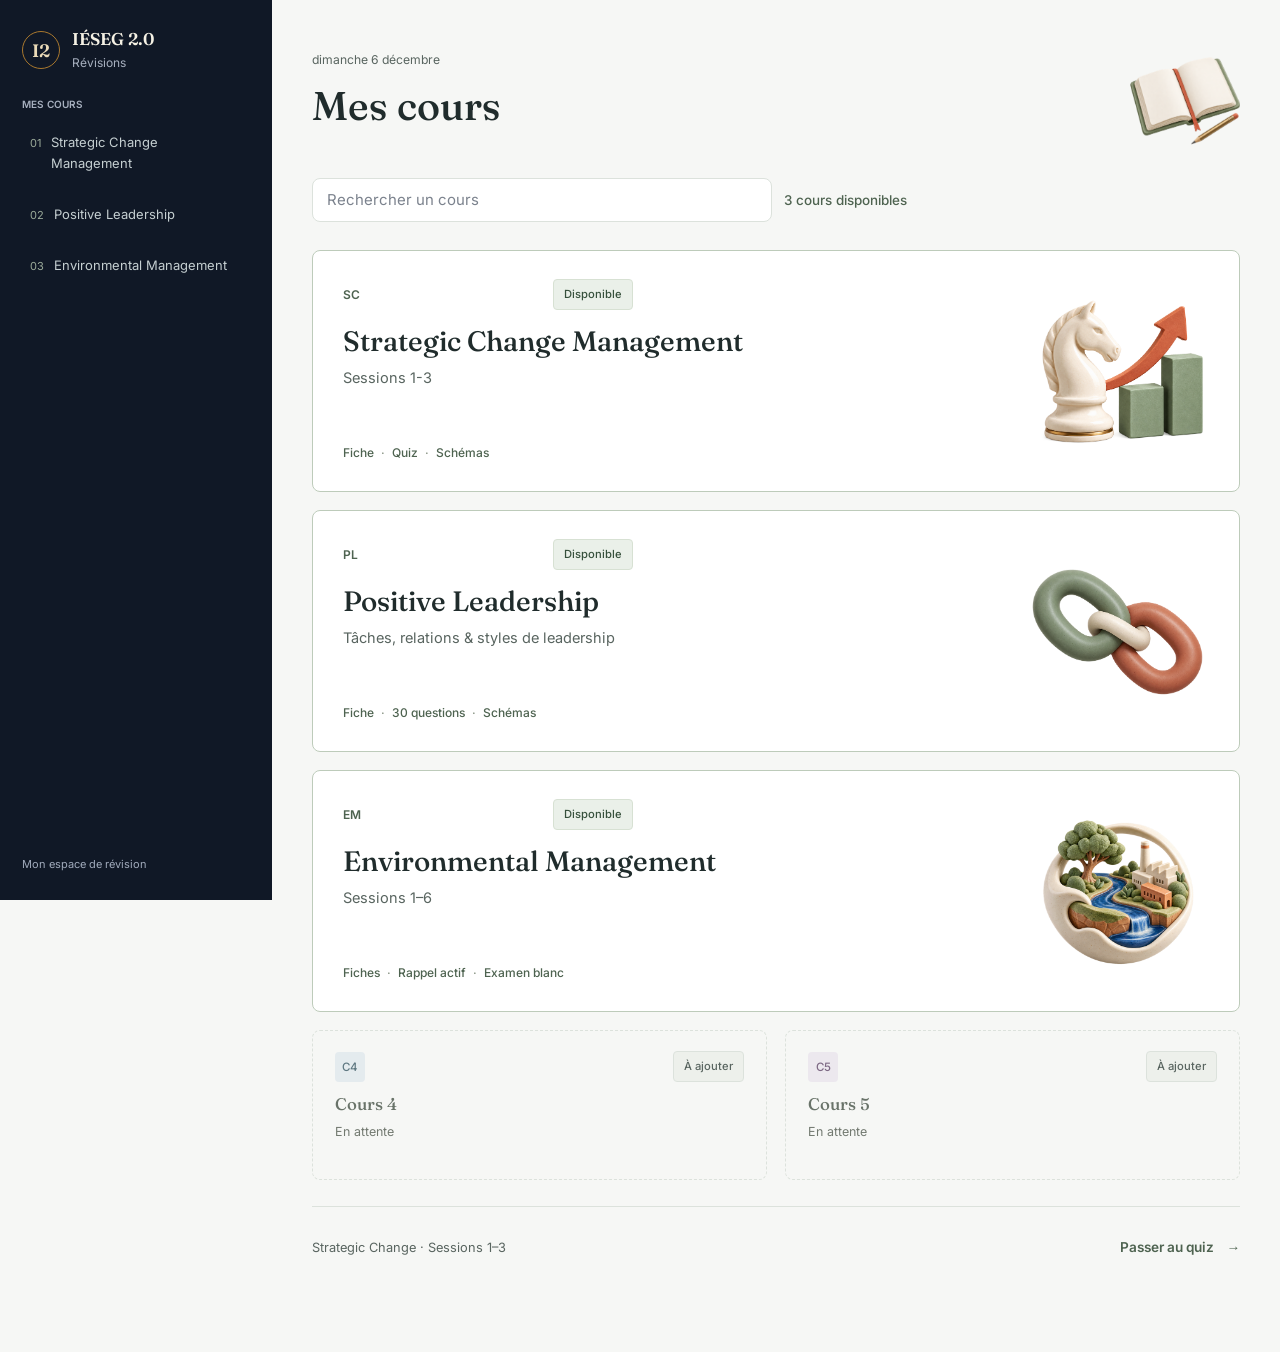
==== index.html @ 66c1cf9f "Publish unified IESEG revision hub with three courses" ====
<!DOCTYPE html>
<html lang="fr">
<head>
<meta charset="UTF-8">
<meta name="viewport" content="width=device-width, initial-scale=1.0">
<title>IÉSEG 2.0</title>
<link rel="preconnect" href="https://fonts.googleapis.com">
<link rel="preconnect" href="https://fonts.gstatic.com" crossorigin>
<link href="https://fonts.googleapis.com/css2?family=Fraunces:opsz,wght@9..144,400;9..144,500;9..144,600;9..144,700&amp;family=Inter:wght@400;500;600;700;800&amp;display=swap" rel="stylesheet">
<style>
:root{
  --paper:#F5F2E8;
  --paper-deep:#ECE5D3;
  --card:#FFFDF8;
  --ink:#20242B;
  --ink-soft:#4A4F58;
  --navy:#101826;
  --navy-soft:#1B2739;
  --brass:#A9782E;
  --brass-deep:#8A611F;
  --brass-tint:#EBDBB8;
  --sage:#4E6350;
  --red:#9C4B3E;
  --green:#3E7355;
  --line:#DED4B9;
  --line-soft:#E9E2CD;
  --radius:8px;
  --shadow:0 1px 2px rgba(16,24,38,.04), 0 8px 24px rgba(16,24,38,.06);
}
*{box-sizing:border-box;}
html{scroll-behavior:smooth;}
body{
  margin:0;
  background:var(--paper);
  color:var(--ink);
  font-family:'Inter',sans-serif;
  font-size:16px;
  line-height:1.55;
  -webkit-font-smoothing:antialiased;
}
a{color:inherit;}
:focus-visible{outline:2px solid var(--brass); outline-offset:2px;}
.shell{display:flex; min-height:100vh;}
.sidebar{
  width:272px;
  flex-shrink:0;
  background:var(--navy);
  color:#EDE7D6;
  position:fixed;
  top:0;
  left:0;
  bottom:0;
  padding:28px 22px;
  display:flex;
  flex-direction:column;
  border-right:1px solid rgba(255,255,255,.06);
}
.brand{
  display:flex;
  align-items:center;
  gap:12px;
  text-decoration:none;
  margin-bottom:28px;
}
.brand-mark{
  width:38px;
  height:38px;
  border-radius:50%;
  border:1.5px solid var(--brass);
  color:var(--brass-tint);
  display:grid;
  place-items:center;
  font-family:'Fraunces',serif;
  font-weight:700;
}
.brand-text{
  font-family:'Fraunces',serif;
  color:#F5F1E4;
  line-height:1.25;
}
.brand-text b{
  display:block;
  font-size:1.02rem;
  font-weight:600;
}
.brand-text span{
  display:block;
  color:#9AA3B5;
  font-family:'Inter',sans-serif;
  font-size:.72rem;
  letter-spacing:.03em;
}
.side-label{
  color:#6C7690;
  font-size:.68rem;
  font-weight:700;
  letter-spacing:.09em;
  margin:8px 4px 7px;
  text-transform:uppercase;
}
.side-list{
  display:flex;
  flex-direction:column;
  gap:2px;
}
.side-list a,.side-list span{
  color:#C7CBD6;
  text-decoration:none;
  font-size:.89rem;
  font-weight:500;
  padding:10px 12px;
  border-radius:8px;
  display:flex;
  align-items:center;
  gap:10px;
}
.side-list a:hover{
  background:rgba(255,255,255,.05);
  color:#F2EEE0;
}
.side-list a.active{
  background:rgba(169,120,46,.16);
  color:#F5EFDD;
}
.dot{
  width:6px;
  height:6px;
  border-radius:50%;
  background:#4A5468;
  flex-shrink:0;
}
.active .dot{background:var(--brass); transform:scale(1.35);}
.sidebar-foot{
  margin-top:auto;
  padding-top:18px;
  border-top:1px solid rgba(255,255,255,.08);
  color:#7A8396;
  font-size:.74rem;
}
.main{
  margin-left:272px;
  width:calc(100% - 272px);
  min-height:100vh;
}
.topbar{
  padding:34px 56px 0;
  max-width:1180px;
}
h1,h2{
  margin:0;
  color:var(--navy);
  font-family:'Fraunces',serif;
  font-weight:600;
  line-height:1.12;
  letter-spacing:0;
}
h1{font-size:2.25rem;}
.tools{
  margin-top:24px;
  display:flex;
  align-items:center;
  gap:12px;
  flex-wrap:wrap;
}
.search{
  width:min(460px,100%);
  min-height:44px;
  border:1px solid var(--line);
  border-radius:8px;
  background:var(--card);
  color:var(--ink);
  padding:0 14px;
  font:inherit;
  box-shadow:var(--shadow);
}
.search::placeholder{color:#7B828D;}
.course-count{
  color:var(--brass-deep);
  font-size:.84rem;
  font-weight:700;
}
.course-section{
  padding:34px 56px 64px;
  max-width:1180px;
}
.course-grid{
  display:grid;
  grid-template-columns:repeat(3,minmax(0,1fr));
  gap:16px;
}
.course{
  min-height:218px;
  background:var(--card);
  border:1px solid var(--line);
  border-radius:var(--radius);
  padding:20px 22px;
  text-decoration:none;
  color:var(--ink);
  display:flex;
  flex-direction:column;
  box-shadow:var(--shadow);
  transition:transform .15s ease, border-color .15s ease, box-shadow .15s ease;
}
.course:hover{
  transform:translateY(-2px);
  border-color:var(--brass);
  box-shadow:0 14px 32px rgba(16,24,38,.09);
}
.course.empty{
  pointer-events:none;
  background:rgba(255,253,248,.58);
  box-shadow:none;
}
.course-top{
  display:flex;
  align-items:flex-start;
  justify-content:space-between;
  gap:14px;
  margin-bottom:18px;
}
.course-code{
  width:44px;
  height:44px;
  border-radius:8px;
  display:grid;
  place-items:center;
  background:var(--navy);
  color:#F5EFDD;
  font-family:'Fraunces',serif;
  font-weight:700;
}
.course:nth-child(2) .course-code{background:var(--brass);}
.course:nth-child(3) .course-code{background:var(--sage);}
.course:nth-child(4) .course-code{background:var(--red);}
.course:nth-child(5) .course-code{background:var(--green);}
.badge{
  border:1px solid var(--line);
  border-radius:999px;
  padding:5px 10px;
  color:var(--ink-soft);
  background:var(--paper-deep);
  font-size:.73rem;
  font-weight:700;
}
.badge.ready{
  background:var(--brass);
  border-color:var(--brass);
  color:#fff;
}
.course h2{
  font-size:1.26rem;
  margin-bottom:7px;
}
.course p{
  margin:0;
  color:var(--ink-soft);
  font-size:.91rem;
}
.chips{
  display:flex;
  gap:7px;
  flex-wrap:wrap;
  margin-top:auto;
  padding-top:20px;
}
.chips span{
  border:1px solid var(--line-soft);
  border-radius:999px;
  color:var(--ink-soft);
  background:var(--paper);
  padding:5px 9px;
  font-size:.73rem;
  font-weight:700;
}
.course.empty h2,.course.empty p{color:#888071;}
.empty-state{
  display:none;
  margin-top:18px;
  padding:18px 20px;
  border:1px solid var(--line);
  border-radius:var(--radius);
  background:var(--card);
  color:var(--ink-soft);
  box-shadow:var(--shadow);
}
.empty-state.show{display:block;}
@media (max-width:960px){
  .sidebar{
    position:static;
    width:100%;
    min-height:auto;
    padding:22px;
  }
  .shell{display:block;}
  .main{
    margin-left:0;
    width:100%;
  }
  .sidebar-foot{display:none;}
  .topbar,.course-section{padding-left:24px; padding-right:24px;}
  .course-grid{grid-template-columns:repeat(2,minmax(0,1fr));}
}
@media (max-width:620px){
  .side-list{display:grid; grid-template-columns:1fr 1fr;}
  .topbar{padding-top:28px;}
  h1{font-size:1.85rem;}
  .course-grid{grid-template-columns:1fr;}
}
</style>
<style>
/* Shared typography stays aligned with the revision sheet. */
:root{--paper:#F6F7F5;--paper-deep:#EAF0E9;--line:#DCE2DC;--line-soft:#E6EAE5;}
[hidden]{display:none!important;}
.side-list>.active{border-left:2px solid #A7BC9E;}
.side-list>a,.side-list>span{transition:background .2s,color .2s;}
.side-list .dot{padding:0;display:block;}
.side-list>span{opacity:.5;}
.sidebar-foot{color:#A7B0BC;}
.topbar{padding-top:44px;}
.heading-row{display:flex;align-items:center;justify-content:space-between;gap:20px;}
.heading-copy{min-width:0;}
.today{display:block;font-size:.76rem;color:var(--ink-soft);margin-bottom:12px;}
.header-art{width:112px;height:112px;object-fit:contain;animation:welcome-art .85s ease-out both;}
.tools{margin-top:22px;}
.search{box-shadow:none;transition:border-color .2s,box-shadow .2s;}
.search:focus{border-color:var(--sage);box-shadow:0 0 0 3px #4E635014;outline:none;}
.course-count{color:var(--sage);font-weight:500;}
.course-section{padding-top:28px;}
.course-grid{grid-template-columns:repeat(2,minmax(0,1fr));gap:18px;}
.course{position:relative;overflow:hidden;min-height:208px;box-shadow:none;animation:arrive .55s ease-out backwards;transition:transform .25s ease,box-shadow .25s ease,border-color .25s ease;}
.course:nth-child(2){animation-delay:.07s;}
.course:nth-child(3){animation-delay:.14s;}
.course:nth-child(4){animation-delay:.21s;}
.course:nth-child(5){animation-delay:.28s;}
.course.featured{grid-column:1/-1;min-height:242px;padding:28px 30px;border-color:#BDCBBA;}
.featured .course-top{margin-bottom:15px;max-width:290px;align-items:center;}
.featured h2{font-size:1.6rem;max-width:410px;}
.featured h2,.featured p,.featured .chips{position:relative;margin-right:210px;}
.course.featured .course-code{width:auto;height:auto;background:none;color:var(--sage);font:600 .75rem 'Inter',sans-serif;}
.course-art{position:absolute;right:22px;top:18px;width:200px;height:200px;object-fit:contain;transition:transform .45s ease;}
.badge{border-radius:4px;font-weight:500;font-size:.7rem;}
.badge.ready{background:#EAF0E9;color:#36503C;border-color:#D7E1D3;}
.chips span{border:0;padding:0;background:none;color:var(--sage);font-size:.75rem;font-weight:500;}
.chips span+span::before{content:'·';margin-right:7px;color:#899485;}
.course.empty{min-height:150px;background:transparent;border-style:dashed;}
.course.empty .course-code{width:30px;height:30px;background:#E7ECE6;color:#667861;font:500 .72rem 'Inter',sans-serif;border-radius:4px;}
.course.empty:nth-child(3) .course-code{background:#F0E5E0;color:#916654;}
.course.empty:nth-child(4) .course-code{background:#E4EBEE;color:#5E7780;}
.course.empty:nth-child(5) .course-code{background:#ECE8EE;color:#7D6984;}
.course.empty .course-top{margin-bottom:12px;align-items:center;}
.course.empty h2{font-size:1.05rem;color:#697369;}
.course.empty p{font-size:.78rem;color:#727970;}
.course.empty .chips{display:none;}
.quick-access{display:flex;align-items:center;justify-content:space-between;gap:16px;margin-top:26px;padding:20px 0;border-top:1px solid var(--line);animation:arrive .55s .3s ease-out backwards;}
.quick-access p{margin:0;font-size:.8rem;color:var(--ink-soft);}
.quick-access a{display:inline-flex;align-items:center;gap:12px;font-size:.85rem;font-weight:600;text-decoration:none;color:var(--sage);padding:9px 0;}
.arrow{display:inline-block;font-family:Arial,sans-serif;transition:transform .2s;}
.quick-access a:hover .arrow{transform:translateX(4px);}
@media(hover:hover){
  .course.featured:hover{transform:translateY(-4px);border-color:#90A58A;box-shadow:0 12px 28px #263D3010;}
  .featured:hover .course-art{transform:translateY(-5px) rotate(-3deg);}
  .header-art:hover{transform:rotate(5deg);transition:transform .35s;}
}
@keyframes arrive{from{opacity:0;transform:translateY(14px);}to{opacity:1;transform:translateY(0);}}
@keyframes welcome-art{from{opacity:0;transform:translateY(8px) rotate(-8deg);}to{opacity:1;transform:translateY(0) rotate(0);}}
@media(max-width:960px){
  .sidebar{padding:20px 24px;}
  .brand{margin-bottom:12px;}
  .side-label,.side-list>span{display:none;}
  .side-list{display:flex;flex-direction:row;flex-wrap:wrap;}
  .side-list>a{padding:8px 12px;}
  .topbar{padding-top:26px;}
}
@media(max-width:620px){
  .header-art{width:80px;height:80px;}
  .course-grid{grid-template-columns:repeat(2,minmax(0,1fr));gap:12px;}
  .course.featured{padding:22px;min-height:310px;}
  .featured h2{font-size:1.35rem;max-width:230px;}
  .featured h2,.featured p,.featured .chips{margin-right:0;}
  .featured .course-top{margin-bottom:100px;}
  .course-art{width:112px;height:112px;top:39px;right:18px;}
  .course.empty{padding:16px 12px;min-height:154px;}
  .course.empty .course-top{gap:5px;flex-wrap:wrap;}
  .badge{padding:4px 6px;}
  .quick-access{align-items:flex-start;flex-direction:column;gap:2px;}
  .course-count{font-size:.76rem;}
}
@media(prefers-reduced-motion:reduce){
  html{scroll-behavior:auto;}
  *,*::before,*::after{animation:none!important;transition:none!important;}
  .course.featured:hover,.featured:hover .course-art,.header-art:hover{transform:none;}
}
</style>
<link rel="stylesheet" href="./assets/study-ui.css">
<script src="./assets/lucide.min.js" defer></script>
<script src="./assets/study-ui.js" defer></script>
</head>
<body>
<div class="shell">
  <aside class="sidebar">
    <a class="brand" href="./index.html" aria-label="Accueil">
      <div class="brand-mark">I2</div>
      <div class="brand-text"><b>IÉSEG 2.0</b><span>Révisions</span></div>
    </a>
    <div class="side-label">Cours</div>
    <nav class="side-list" aria-label="Cours">
      <a class="active" href="./revision-strategic-change-management.html"><span class="dot"></span>Strategic Change</a>
      <a href="./revision-positive-leadership.html"><span class="dot"></span>Positive Leadership</a>
      <a href="./revision-environmental-management.html"><span class="dot"></span>Environmental Management</a>
      <span><span class="dot"></span>Cours 4</span>
      <span><span class="dot"></span>Cours 5</span>
    </nav>
    <div class="sidebar-foot">Mon espace de révision</div>
  </aside>

  <main class="main">
    <header class="topbar">
      <div class="heading-row">
        <div class="heading-copy"><time class="today" id="today"></time><h1>Mes cours</h1></div>
        <img class="header-art" src="./assets/notebook-transparent.png" alt="" width="112" height="112">
      </div>
      <div class="tools">
        <input class="search" id="courseSearch" type="search" placeholder="Rechercher un cours" aria-label="Rechercher un cours">
        <div class="course-count" id="courseCount" aria-live="polite">3 cours disponibles</div>
      </div>
    </header>

    <section class="course-section">
      <div class="course-grid" id="courseGrid" aria-label="Liste des cours">
        <a class="course featured" href="./revision-strategic-change-management.html" data-course="strategic change management strategie changement business model temporalite">
          <img class="course-art" src="./assets/strategy-transparent.png" alt="" width="200" height="200" fetchpriority="high">
          <div class="course-top">
            <div class="course-code">SC</div>
            <span class="badge ready">Disponible</span>
          </div>
          <h2>Strategic Change Management</h2>
          <p>Sessions 1-3</p>
          <div class="chips">
            <span>Fiche</span>
            <span>Quiz</span>
            <span>Schémas</span>
          </div>
        </a>

        <a class="course featured" href="./revision-positive-leadership.html" data-course="positive leadership relationnel confiance motivation emotions styles taches">
          <img class="course-art" src="./assets/leadership-transparent.png" alt="" width="200" height="200">
          <div class="course-top">
            <div class="course-code">PL</div>
            <span class="badge ready">Disponible</span>
          </div>
          <h2>Positive Leadership</h2>
          <p>Tâches, relations &amp; styles de leadership</p>
          <div class="chips"><span>Fiche</span><span>30 questions</span><span>Schémas</span></div>
        </a>

        <a class="course featured" href="./revision-environmental-management.html" data-course="environmental environnemental environnement management biodiversite carbone climat ecologie circularite">
          <img class="course-art" src="./assets/environmental-transparent.png" alt="" width="200" height="200">
          <div class="course-top"><div class="course-code">EM</div><span class="badge ready">Disponible</span></div>
          <h2>Environmental Management</h2>
          <p>Sessions 1–6</p>
          <div class="chips"><span>Fiches</span><span>Rappel actif</span><span>Examen blanc</span></div>
        </a>

        <article class="course empty">
          <div class="course-top">
            <div class="course-code">C4</div>
            <span class="badge">À ajouter</span>
          </div>
          <h2>Cours 4</h2>
          <p>En attente</p>
          <div class="chips"><span>Vide</span></div>
        </article>

        <article class="course empty">
          <div class="course-top">
            <div class="course-code">C5</div>
            <span class="badge">À ajouter</span>
          </div>
          <h2>Cours 5</h2>
          <p>En attente</p>
          <div class="chips"><span>Vide</span></div>
        </article>
      </div>
      <div class="empty-state" id="emptyState">Aucun cours trouvé.</div>
      <div class="quick-access" id="quickAccess">
        <p>Strategic Change · Sessions 1–3</p>
        <a href="./revision-strategic-change-management.html#quiz">Passer au quiz <span class="arrow" aria-hidden="true">→</span></a>
      </div>
    </section>
  </main>
</div>

<script>
const search = document.getElementById('courseSearch');
const courses = [...document.querySelectorAll('.course')];
const emptyState = document.getElementById('emptyState');
const courseCount = document.getElementById('courseCount');
const today = document.getElementById('today');
const now = new Date();
today.dateTime = `${now.getFullYear()}-${String(now.getMonth()+1).padStart(2,'0')}-${String(now.getDate()).padStart(2,'0')}`;
today.textContent = new Intl.DateTimeFormat('fr-FR',{weekday:'long',day:'numeric',month:'long'}).format(now);
const normalize = value => value.normalize('NFD').replace(/[\u0300-\u036f]/g,'').toLowerCase();

function updateCourses(){
  const query = normalize(search.value.trim());
  let visibleReady = 0;
  let visibleTotal = 0;
  courses.forEach(course => {
    const haystack = normalize(`${course.textContent} ${course.dataset.course || ''}`);
    const matches = !query || haystack.includes(query);
    course.hidden = !matches;
    if(matches) visibleTotal++;
    if(matches && !course.classList.contains('empty')) visibleReady++;
  });
  emptyState.classList.toggle('show', visibleTotal === 0);
  document.getElementById('quickAccess').hidden = courses[0].hidden;
  courseCount.textContent = visibleReady === 1 ? '1 cours disponible' : `${visibleReady} cours disponibles`;
}

search.addEventListener('input', updateCourses);
</script>
</body>
</html>
---- assets/study-ui.css ----
/* Shared shell and reading system. Course-specific diagrams retain their layouts. */
:root{--paper:#f6f7f5;--bg:#f6f7f5;--surface:#fff;--card:#fff;--ink:#202c2c;--ink-soft:#596560;--muted:#596560;--navy:#101826;--sage:#4e6350;--sage-tint:#e8efe5;--terra:#984f3e;--terra-tint:#f3e6df;--blue:#3e677b;--blue-tint:#e5edf1;--line:#dce2dc;--line-soft:#dce2dc;--paper-deep:#edf0eb;--brass-deep:#79581f;--study-width:272px}
.study-site *{box-sizing:border-box;letter-spacing:0}
.study-site{margin:0;background:var(--paper);color:var(--ink);font:15px/1.7 Inter,Arial,sans-serif;-webkit-font-smoothing:antialiased}
.study-site h1,.study-site h2,.study-site h3,.study-site h4{font-family:Fraunces,Georgia,serif;color:var(--ink);line-height:1.2;font-weight:500}
.study-site h1{font-size:40px;max-width:none;margin:0 0 20px}
.study-site h2{font-size:28px}.study-site h3{font-size:23px}.study-site h4{font-size:19px}
.study-site button,.study-site input,.study-site select,.study-site textarea{font-family:Inter,Arial,sans-serif}
.study-site :focus-visible{outline:3px solid #ae762c;outline-offset:4px}
.study-site [hidden]{display:none!important}
.study-shell{display:block;min-height:100vh}
.study-sidebar{width:var(--study-width);position:fixed;inset:0 auto 0 0;z-index:30;background:#101826;color:#c5cfd1;padding:28px 22px;display:flex;flex-direction:column;overflow-y:auto;border:0}
.study-brand{display:flex;align-items:center;gap:12px;text-decoration:none;margin:0 0 25px;color:#f5f1e4}
.study-mark{width:38px;height:38px;flex:none;border:1px solid #a9782e;border-radius:50%;display:grid;place-items:center;font:600 18px Fraunces,Georgia,serif;color:#ebdbb8}
.study-brand b{display:block;font:600 17px/1.3 Fraunces,Georgia,serif}.study-brand small{display:block;font:12px/1.6 Inter,Arial,sans-serif;color:#a7b0bf;margin-top:3px}
.study-home{display:flex;align-items:center;gap:10px;color:#c5cfd1;text-decoration:none;font-size:13px;padding:13px 0;border-top:1px solid #ffffff18;margin:0 0 16px}.study-home svg{width:16px;height:16px}
.study-label{font:600 10px/1.5 Inter,Arial,sans-serif;text-transform:uppercase;color:#a7b0bf;margin-bottom:8px}
.study-sidebar select{width:100%;min-width:0;background:#1b2733;color:#e2e8e4;border:1px solid #ffffff24;border-radius:6px;padding:10px 8px;font-size:12px;min-height:42px}
.study-course-name{font:500 23px/1.3 Fraunces,Georgia,serif;color:#f5f5eb;text-decoration:none;margin:26px 0 20px;min-height:60px}
.study-chapters{display:grid;gap:4px;margin:0;padding:0}.study-chapters a{display:grid;grid-template-columns:24px minmax(0,1fr) 12px;gap:8px;align-items:center;color:#c5cfd1;text-decoration:none;font:12px/1.5 Inter,Arial,sans-serif;padding:11px 9px;border-radius:6px;min-height:44px}
.study-chapters a:hover,.study-course-list a:hover{background:#ffffff0c}.study-chapters a[aria-current]{background:#c3d9ba18;color:#e1edda}
.study-chapters .nav-number{font-size:11px;color:#9bab9a}.study-chapters .nav-check{color:#b7d3ab}
.study-progress{margin-top:28px;font:11px/1.6 Inter,Arial,sans-serif}.study-progress label{display:flex;justify-content:space-between;color:#bac5bd}.study-progress progress{display:block;width:100%;height:4px;margin:10px 0 0;border:0;border-radius:4px;accent-color:#9fb58e;background:#ffffff18;overflow:hidden}.study-progress progress::-webkit-progress-bar{background:#ffffff18}.study-progress progress::-webkit-progress-value{background:#9fb58e}
.study-side-foot{margin-top:auto;padding-top:28px;color:#a0aabb;font:11px/1.5 Inter,Arial,sans-serif}
.study-course-list{display:grid;gap:6px}.study-course-list a{display:flex;gap:10px;align-items:baseline;color:#c5cfd1;text-decoration:none;font-size:13px;line-height:1.6;padding:12px 8px;border-radius:6px}.study-course-list a>span{font-size:11px;color:#9bab9a}
.study-course .study-page{margin:0 0 0 var(--study-width);min-width:0;min-height:100vh}
.study-toolbar{position:sticky;top:0;z-index:20;display:flex;align-items:center;justify-content:space-between;gap:16px;background:var(--paper);border-bottom:1px solid var(--line);padding:12px 40px;min-height:69px}
.study-tabs{display:flex;gap:26px;align-items:center;min-width:0}.study-tabs a{font:13px/1.5 Inter,Arial,sans-serif;color:var(--muted);text-decoration:none;padding:11px 0;border-bottom:2px solid transparent;white-space:nowrap}.study-tabs a[aria-current]{font-weight:700;color:var(--sage);border-color:var(--sage)}
.study-site .study-icon{display:inline-flex;align-items:center;justify-content:center;width:42px;height:42px;min-height:42px;padding:0;flex:none;background:white;border:1px solid var(--line);border-radius:6px;color:var(--ink);cursor:pointer}.study-icon svg{width:18px;height:18px}
.study-search{max-width:1120px;padding:25px 40px 0;margin:0 auto;display:flex;align-items:center;gap:10px;min-height:70px}.study-search>svg{width:17px;height:17px;color:var(--muted);flex:none}.study-search input{width:320px;max-width:100%;min-width:0;background:transparent;border:0;border-bottom:1px solid #b9c5b9;border-radius:0;padding:10px 0;color:var(--ink);font-size:13px;line-height:1.5}.study-search>span{color:var(--muted);font-size:12px}
.study-course .study-main{margin:0 auto;max-width:1120px;min-width:0;padding:36px 40px 70px;min-height:65vh;flex:none}
.study-main:focus-visible{outline:none}
.study-main>.section,.study-main>.hero{padding:0;max-width:none;border:0;margin:0;background:none;color:var(--ink);box-shadow:none;border-radius:0}
.study-main>.section>h2:first-of-type{font-size:40px;margin:0 0 20px}.study-main .section-intro,.study-main .lead{font-size:16px;color:var(--muted);line-height:1.7;max-width:760px}
.study-main .kicker,.study-main .eyebrow,.study-eyebrow{font:600 12px/1.5 Inter,Arial,sans-serif;color:var(--sage);text-transform:none;margin:0 0 12px}.study-main .kicker .num{display:none}
.study-main .chapter-head{padding-top:0}.study-main .chapter-head h1{font-size:40px}.study-main .lesson{padding:36px 0;scroll-margin-top:90px}.study-main .lesson h2{font-size:28px}
.study-main .sub{font-size:25px;margin-top:36px}.study-main .card,.study-main .quiz-box,.study-main .quiz-panel,.study-main .qcard-box{box-shadow:none;border-radius:8px}.study-main .quiz-panel,.study-main .quiz-box{max-width:none}
.study-main .quiz-panel .qcard-box{border:0;background:transparent;padding:0}.study-main .quiz-box{background:transparent;border:0;padding:0}.study-main .quiz-panel{background:transparent;border:0;padding:0}
.study-main button:not(.answer):not(.option-btn):not(.option):not(.opt):not(.study-icon),.study-main .button{min-height:42px;font-size:13px;padding:10px 16px;border-radius:6px;border:1px solid var(--line);background:#fff;color:var(--ink);font-weight:600;line-height:1.5;cursor:pointer}
.study-main button:disabled{opacity:.45;cursor:default}.study-main :is(.btn-primary,.btn,.primary,.study-primary):not(.secondary){background:var(--sage)!important;border-color:var(--sage)!important;color:#fff!important}.study-main button.selected{background:var(--sage-tint)!important;border-color:var(--sage)!important;color:var(--sage)!important}
.study-main .answer,.study-main .option{font-family:Inter,Arial,sans-serif;border-radius:6px;font-size:14px}.study-main select,.study-main textarea{border:1px solid var(--line);border-radius:6px;padding:10px 12px;background:#fff;color:var(--ink);font-size:13px;max-width:100%}
.study-main input[type="checkbox"]{accent-color:var(--sage);width:17px;height:17px;vertical-align:middle;flex:none}
.study-chapter-actions,.study-main .chapter-actions{display:flex;align-items:center;justify-content:space-between;gap:16px;margin:22px 0 28px;font-size:12px}.study-chapter-actions label,.study-main .chapter-actions label{display:flex;align-items:center;gap:8px}.study-chapter-actions a{color:var(--sage)}
.study-chapter-head{border-bottom:1px solid var(--line);padding:0 0 26px;margin-bottom:30px}.study-chapter-head h1{max-width:800px}.study-toc{columns:2;column-gap:35px;padding:0;list-style:none;margin:25px 0 0}.study-toc li{break-inside:avoid;margin:0 0 9px;font-size:12px}.study-toc a{text-decoration:none;color:var(--muted)}.study-toc a:hover{text-decoration:underline;color:var(--sage)}.study-chapter-head~h3{scroll-margin-top:90px}
.study-heading{position:relative;padding:12px 210px 28px 0;min-height:235px}.study-heading h1{max-width:620px}.study-heading p{font-size:16px;max-width:640px;color:var(--muted);margin:0}.study-heading img{position:absolute;right:0;top:0;width:180px;height:180px;object-fit:contain}
.study-stats{display:flex;gap:25px;align-items:center;flex-wrap:wrap;padding:19px 0;margin:10px 0 28px;border-top:1px solid var(--line);border-bottom:1px solid var(--line);font-size:12px;color:var(--muted)}.study-stats b{font-size:19px;color:var(--ink);margin-right:5px}.study-stats a{color:var(--sage);text-decoration:none}
.study-chapter-list{display:grid;grid-template-columns:repeat(2,minmax(0,1fr));column-gap:30px}.study-chapter-tile{display:grid;grid-template-columns:38px minmax(0,1fr) 22px;gap:14px;align-items:center;min-height:130px;padding:26px 0;border-bottom:1px solid var(--line);text-decoration:none;color:var(--ink)}.study-chapter-tile h2{font-size:23px;margin:0 0 8px}.study-chapter-tile p{font:12px/1.6 Inter,Arial,sans-serif;color:var(--muted);margin:0}.study-chapter-tile svg{width:21px;height:21px;color:var(--sage);transition:transform .18s}.study-chapter-tile:hover svg{transform:translate(2px,-2px)}.study-number{font:500 26px Fraunces,Georgia,serif;color:var(--sage)}.study-chapter-tile:nth-child(3n+2) .study-number{color:var(--blue)}.study-chapter-tile:nth-child(3n) .study-number{color:var(--terra)}.study-extra{display:inline-block;margin-top:28px;font-size:13px;color:var(--sage)}
.study-footer{padding:24px 40px;border-top:1px solid var(--line);display:flex;justify-content:space-between;gap:18px;font-size:12px;color:var(--muted)}.study-footer a{display:flex;align-items:center;gap:8px;color:inherit;text-decoration:none}.study-footer svg{width:14px;height:14px}
.study-next,.study-main .next-chapter{display:flex;justify-content:space-between;gap:20px;border-top:1px solid var(--line);margin-top:40px;padding-top:24px;font-size:13px}.study-next a,.study-main .next-chapter a{color:var(--sage);max-width:48%;text-decoration:none}
.study-sr{position:absolute;width:1px;height:1px;padding:0;margin:-1px;overflow:hidden;clip:rect(0,0,0,0);white-space:nowrap;border:0}
.study-local-source{color:var(--muted);font-size:12px}.study-publication-note{padding:16px 20px;background:var(--sage-tint);border-left:3px solid var(--sage);font-size:13px;margin:20px 0}
.study-site .skip{position:fixed;left:12px;top:-100px;z-index:100;background:white;color:var(--ink);padding:12px}.study-site .skip:focus{top:12px}
.study-storage{position:fixed;bottom:16px;right:16px;z-index:40;background:#fff4df;padding:16px;max-width:340px;border:1px solid #ae762c;font-size:13px}
.study-search-result,.study-main .search-result{padding:22px 0;border-bottom:1px solid var(--line)}.study-search-result a,.study-main .search-result a{font:500 23px/1.3 Fraunces,Georgia,serif;color:var(--ink);text-decoration:none}.study-search-result p{color:var(--muted);font-size:13px;margin:10px 0 0}
.study-recall-tools,.study-main .recall-tools{display:flex;align-items:center;gap:16px;flex-wrap:wrap;margin:28px 0}.study-recall-tools label,.study-main .recall-tools label{display:flex;gap:8px;align-items:center;font-size:13px}
.study-flashcard,.study-environmental .flashcard{padding:36px;background:white;border:1px solid var(--line);border-radius:8px;min-height:320px;margin:0}.study-flashcard h2,.study-environmental .flashcard h2{font-size:28px;line-height:1.35;margin:18px 0 28px}.study-flashcard #recall-answer,.study-environmental .flashcard .answer{margin-top:24px;padding-top:20px;border-top:1px solid var(--line);font-size:15px}.study-flashcard a{color:var(--sage);font-size:13px}
.study-card-footer,.study-main .recall-footer{display:flex;justify-content:space-between;align-items:center;gap:18px;flex-wrap:wrap;margin-top:20px}.study-card-footer>div{display:flex;align-items:center;gap:10px}.study-card-footer span{font-size:12px;min-width:60px;text-align:center}.study-muted{font-size:12px;color:var(--muted);margin-top:22px}.study-source-group{padding:24px 0;border-bottom:1px solid var(--line)}
.study-recall-tools select,.study-main .recall-tools select{width:280px}.study-flashcard h2{max-width:740px}.study-main .recall-nav{gap:10px}.study-main .recall-position{min-width:60px;text-align:center}.study-main .recall-status{font-size:12px;margin-top:22px}.study-main .option-btn{font:400 14px/1.5 Inter,Arial,sans-serif;border-radius:6px}
.study-hub .main{margin-left:var(--study-width);min-width:0}.study-hub .topbar,.study-hub .course-section{max-width:1120px;margin-inline:auto;padding-inline:40px}.study-hub .topbar h1{font-size:40px}
@media(max-width:1100px){:root{--study-width:235px}.study-sidebar{padding:24px 17px}.study-toolbar{padding-inline:28px}.study-course .study-main{padding-inline:28px}.study-search{padding-inline:28px}.study-heading{padding-right:165px}.study-heading img{width:155px;height:155px}.study-chapter-list{gap:0 22px}.study-chapter-tile{grid-template-columns:30px minmax(0,1fr) 20px;gap:10px}.study-chapter-tile h2{font-size:21px}.study-tabs{gap:20px}}
@media(max-width:850px){:root{--study-width:0px}.study-sidebar{position:relative;width:100%;padding:18px 24px;overflow:visible;display:grid;grid-template-columns:minmax(0,1fr) minmax(160px,230px);gap:12px 20px}.study-brand{margin:0}.study-home{justify-self:end;border:0;padding:0;margin:0;grid-column:2;grid-row:1}.study-sidebar>.study-label,.study-course-name,.study-side-foot{display:none}.study-sidebar select{grid-column:1/-1;width:100%;font-size:13px}.study-chapters{grid-column:1/-1;display:flex;overflow-x:auto;gap:6px;max-width:100%;padding-bottom:3px}.study-chapters a{flex:none;padding:8px 10px;grid-template-columns:20px 1fr;max-width:260px}.study-chapters .nav-check{display:none}.study-progress{grid-column:1/-1;margin:0}.study-progress progress{margin-top:6px}.study-toolbar{padding:8px 24px;min-height:62px}.study-tabs{gap:20px}.study-search{padding:20px 24px 0}.study-course .study-main{padding:30px 24px 55px}.study-footer{padding-inline:24px}.study-course-list{grid-column:1/-1;grid-template-columns:repeat(3,minmax(0,1fr))}.study-course-list a{font-size:12px}.study-hub .topbar,.study-hub .course-section{padding-inline:24px}.study-main .lesson{scroll-margin-top:80px}}
@media(max-width:560px){.study-site{font-size:14px}.study-sidebar{padding:16px 18px;gap:12px;grid-template-columns:1fr auto}.study-brand b{font-size:16px}.study-mark{width:34px;height:34px}.study-home{font-size:12px;gap:6px}.study-toolbar{padding:8px 18px;gap:8px}.study-tabs{gap:14px;flex:1}.study-tabs a{font-size:11px}.study-toolbar .study-icon{width:34px;height:38px;min-height:38px}.study-search{padding:18px 18px 0}.study-search input{width:100%}.study-search>span{display:none}.study-course .study-main{padding:28px 18px 45px}.study-site h1,.study-main>.section>h2:first-of-type,.study-main .chapter-head h1{font-size:32px}.study-site h2,.study-main .lesson h2{font-size:26px}.study-heading{padding:0 0 24px;min-height:0}.study-heading h1{padding-right:85px;min-height:84px}.study-heading img{top:16px;right:-5px;width:85px;height:85px}.study-heading p{font-size:15px}.study-stats{gap:12px 20px;font-size:11px;margin:0 0 12px}.study-stats b{font-size:17px}.study-chapter-list{grid-template-columns:1fr}.study-chapter-tile{grid-template-columns:32px minmax(0,1fr) 22px;gap:14px;min-height:112px;padding:24px 0}.study-chapter-tile h2{font-size:23px}.study-footer{padding:22px 18px;font-size:11px;gap:10px}.study-footer svg{width:13px}.study-flashcard,.study-environmental .flashcard{padding:24px;min-height:300px}.study-flashcard h2,.study-environmental .flashcard h2{font-size:25px}.study-recall-tools,.study-main .recall-tools{gap:12px}.study-recall-tools select,.study-main .recall-tools select{width:100%}.study-card-footer{gap:12px}.study-card-footer>div:last-child{margin-left:auto}.study-next,.study-main .next-chapter{font-size:12px}.study-main>.section .grid-2,.study-main>.section .grid-3{grid-template-columns:1fr}.study-main .table-wrap{overflow-x:auto}.study-main .section-intro{font-size:15px}.study-hub .topbar,.study-hub .course-section{padding-inline:18px}.study-course-list{grid-template-columns:1fr}.study-course-list a{padding:7px 0}.study-hub .study-sidebar{gap:8px}.study-main .hero-line{display:none}}
@media(max-width:560px){.study-toc{columns:1}.study-recall-tools select,.study-main .recall-tools select{width:100%}.study-chapter-head h1{font-size:32px}}
@media(max-width:360px){.study-tabs{gap:9px}.study-tabs a{font-size:10px}.study-toolbar{padding-inline:14px}.study-heading{padding-top:76px}.study-heading h1{font-size:29px;padding-right:0;min-height:0}.study-heading img{top:-10px}.study-heading .study-eyebrow{position:absolute;top:20px;left:0}.study-brand b{font-size:14px}.study-home{font-size:11px}}
@media(prefers-reduced-motion:reduce){.study-site *{animation:none!important;transition:none!important;scroll-behavior:auto!important}}
@media print{.study-toc{display:none}}
@media print{.study-sidebar,.study-toolbar,.study-search,.study-footer,.study-chapter-actions,.study-next,.study-recall-tools,.study-card-footer,.study-storage{display:none!important}.study-course .study-page,.study-course .study-main{margin:0;padding:0;max-width:none;min-height:0}.study-site{background:white;font-size:11pt}.study-main>.section{padding:0;max-width:none}.study-main>#quiz:not([hidden]){display:block!important}.study-heading{min-height:0}.study-heading img{width:100px;height:100px}.study-main .lesson{break-inside:auto}.study-site [hidden]{display:none!important}}
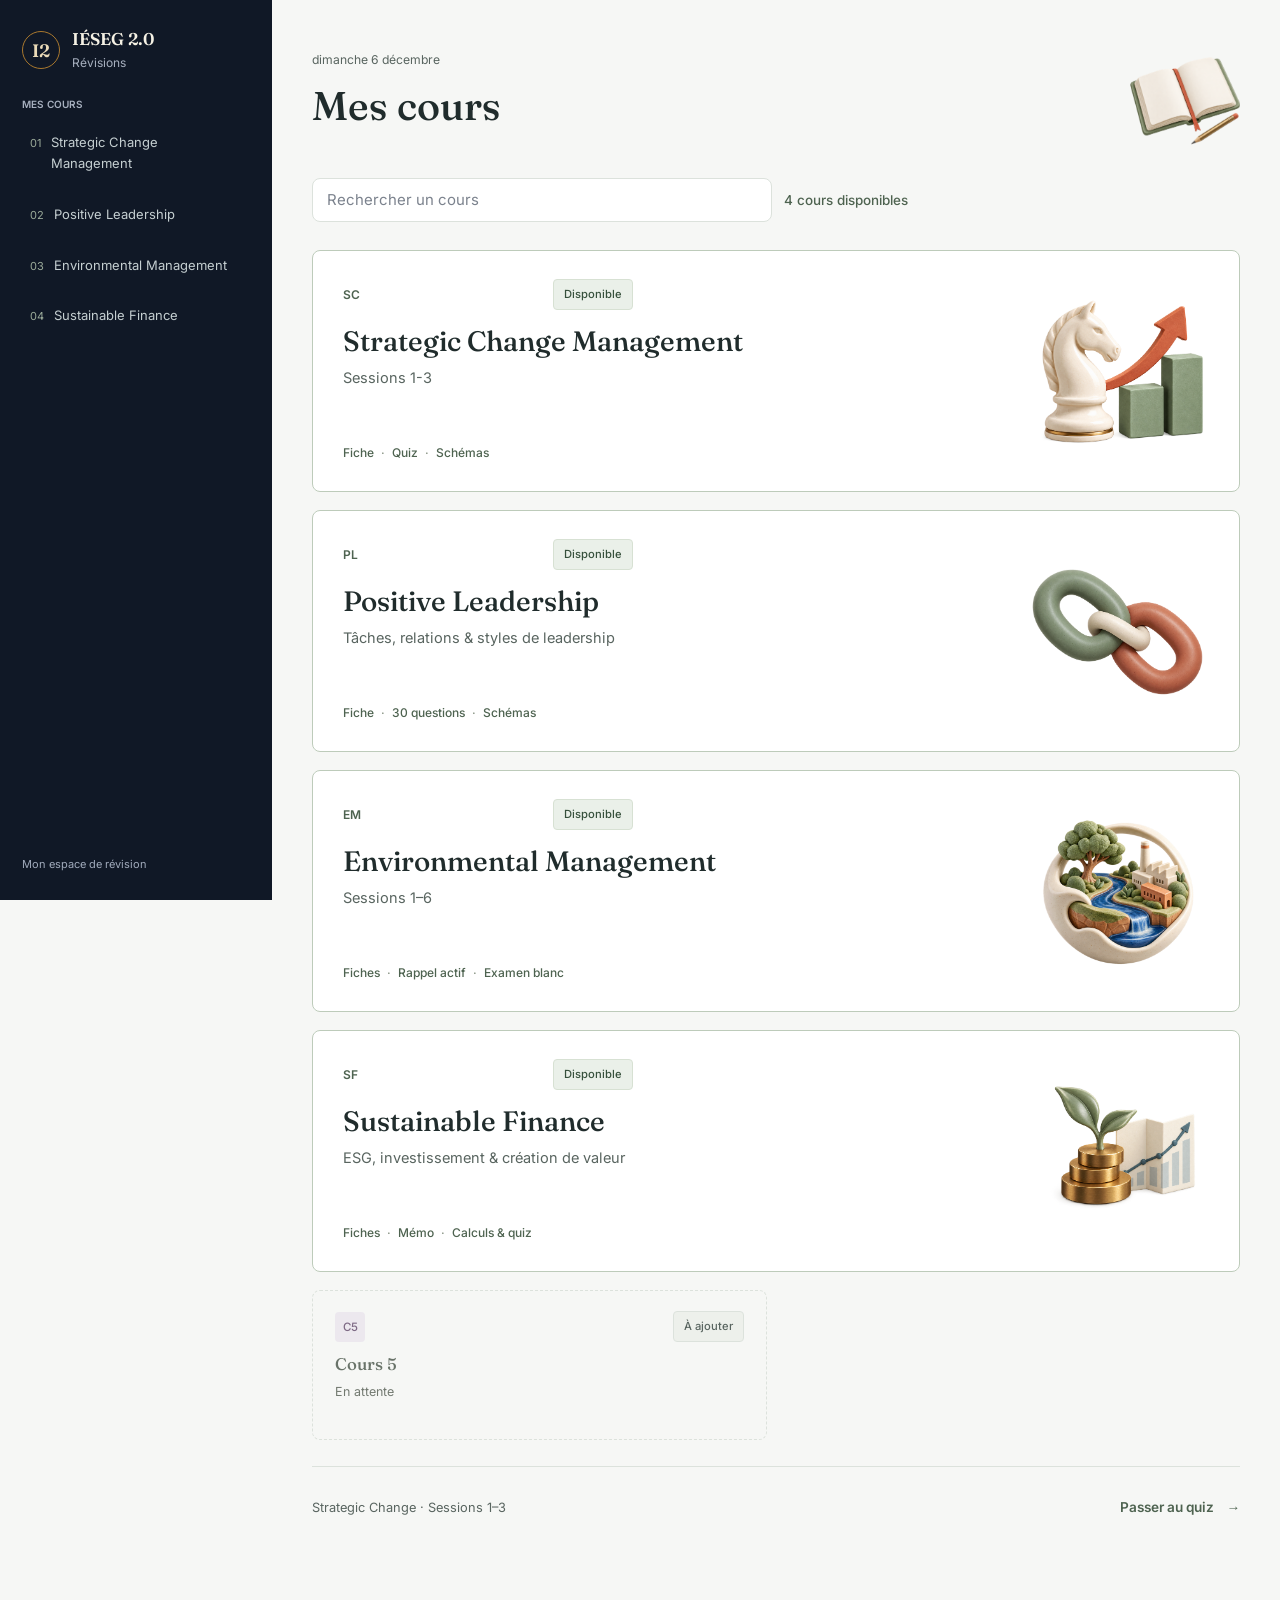
==== commit 09bcefcf: "Add Sustainable Finance course with memo, practice and calculators" ====
--- a/index.html
+++ b/index.html
@@ -393,7 +393,7 @@
 </style>
 <link rel="stylesheet" href="./assets/study-ui.css">
 <script src="./assets/lucide.min.js" defer></script>
-<script src="./assets/study-ui.js" defer></script>
+<script src="./assets/study-ui.js?v=finance-1" defer></script>
 </head>
 <body>
 <div class="shell">
@@ -421,7 +421,7 @@
       </div>
       <div class="tools">
         <input class="search" id="courseSearch" type="search" placeholder="Rechercher un cours" aria-label="Rechercher un cours">
-        <div class="course-count" id="courseCount" aria-live="polite">3 cours disponibles</div>
+        <div class="course-count" id="courseCount" aria-live="polite">4 cours disponibles</div>
       </div>
     </header>
 
@@ -461,15 +461,13 @@
           <div class="chips"><span>Fiches</span><span>Rappel actif</span><span>Examen blanc</span></div>
         </a>
 
-        <article class="course empty">
-          <div class="course-top">
-            <div class="course-code">C4</div>
-            <span class="badge">À ajouter</span>
-          </div>
-          <h2>Cours 4</h2>
-          <p>En attente</p>
-          <div class="chips"><span>Vide</span></div>
-        </article>
+        <a class="course featured" href="./revision-sustainable-finance.html" data-course="sustainable finance corporate durable esg npv ipv wacc investissement reporting stewardship">
+          <img class="course-art" src="./assets/finance-transparent.png" alt="" width="200" height="200">
+          <div class="course-top"><div class="course-code">SF</div><span class="badge ready">Disponible</span></div>
+          <h2>Sustainable Finance</h2>
+          <p>ESG, investissement &amp; création de valeur</p>
+          <div class="chips"><span>Fiches</span><span>Mémo</span><span>Calculs &amp; quiz</span></div>
+        </a>
 
         <article class="course empty">
           <div class="course-top">
--- a/assets/study-ui.css
+++ b/assets/study-ui.css
@@ -49,6 +49,13 @@
 .study-next,.study-main .next-chapter{display:flex;justify-content:space-between;gap:20px;border-top:1px solid var(--line);margin-top:40px;padding-top:24px;font-size:13px}.study-next a,.study-main .next-chapter a{color:var(--sage);max-width:48%;text-decoration:none}
 .study-sr{position:absolute;width:1px;height:1px;padding:0;margin:-1px;overflow:hidden;clip:rect(0,0,0,0);white-space:nowrap;border:0}
 .study-local-source{color:var(--muted);font-size:12px}.study-publication-note{padding:16px 20px;background:var(--sage-tint);border-left:3px solid var(--sage);font-size:13px;margin:20px 0}
+.study-memo-link{display:flex;align-items:center;gap:10px;padding:12px 9px;margin:0 0 12px;color:#dfebd9;text-decoration:none;font:600 12px/1.5 Inter,Arial,sans-serif;border:1px solid #c3d9ba35;border-radius:6px}.study-memo-link svg{width:17px;height:17px}.study-memo-link:hover,.study-memo-link[aria-current]{background:#c3d9ba18}
+.notions-heading{padding-bottom:22px;border-bottom:1px solid var(--line)}.notions-heading h1{margin-bottom:14px}.notions-meta{display:flex;justify-content:space-between;gap:20px;font-size:12px;color:var(--muted)}.notions-meta a{color:var(--sage)}
+.notions-nav{display:flex;flex-wrap:wrap;gap:10px 24px;margin:22px 0 36px}.notions-nav a{font-size:12px;text-decoration:none;color:var(--sage);border-bottom:1px solid #b9c5b9;padding-bottom:3px}
+.notions-chapter{padding:24px 0 30px;scroll-margin-top:90px}.notions-chapter>h2{font-size:30px;margin:0 0 28px}.notions-group{margin:0 0 28px}.notions-group>header{display:flex;align-items:center;justify-content:space-between;gap:16px;padding:12px 0;border-bottom:2px solid #8eaa85}.notions-group h3{font:600 14px/1.5 Inter,Arial,sans-serif;margin:0;color:var(--sage)}.notions-group>header>a{width:32px;height:32px;display:grid;place-items:center;color:var(--sage)}.notions-group svg{width:17px;height:17px}.notions-group dl{margin:0}.notion-row{display:grid;grid-template-columns:minmax(180px,31%) minmax(0,1fr);gap:24px;padding:12px 0;border-bottom:1px solid var(--line);font-size:14px;line-height:1.65}.notion-row dt{font-weight:600}.notion-row dd{margin:0;color:var(--muted)}.notions-empty{margin:40px 0}
+@media(max-width:850px){.study-memo-link{grid-column:1/-1;margin:0;width:max-content;max-width:100%}}
+@media(max-width:560px){.notion-row{grid-template-columns:1fr;gap:4px;padding:13px 0}.notions-nav{gap:10px 18px;margin-bottom:20px}.notions-chapter>h2{font-size:26px}.notions-chapter{padding-top:18px}.notions-group{margin-bottom:24px}}
+@media print{.notions-nav,.notions-meta a,.notions-group>header>a{display:none!important}.notions-heading{padding-bottom:12px}.notions-chapter{padding:12px 0}.notions-chapter>h2{font-size:20pt;break-after:avoid}.notions-group>header{break-after:avoid}.notions-group h3{font-size:11pt}.notion-row{grid-template-columns:31% 1fr;gap:15px;padding:6px 0;font-size:10pt;line-height:1.4;break-inside:avoid}.notions-group{margin-bottom:16px}.notions-meta{font-size:10pt}}
 .study-site .skip{position:fixed;left:12px;top:-100px;z-index:100;background:white;color:var(--ink);padding:12px}.study-site .skip:focus{top:12px}
 .study-storage{position:fixed;bottom:16px;right:16px;z-index:40;background:#fff4df;padding:16px;max-width:340px;border:1px solid #ae762c;font-size:13px}
 .study-search-result,.study-main .search-result{padding:22px 0;border-bottom:1px solid var(--line)}.study-search-result a,.study-main .search-result a{font:500 23px/1.3 Fraunces,Georgia,serif;color:var(--ink);text-decoration:none}.study-search-result p{color:var(--muted);font-size:13px;margin:10px 0 0}
